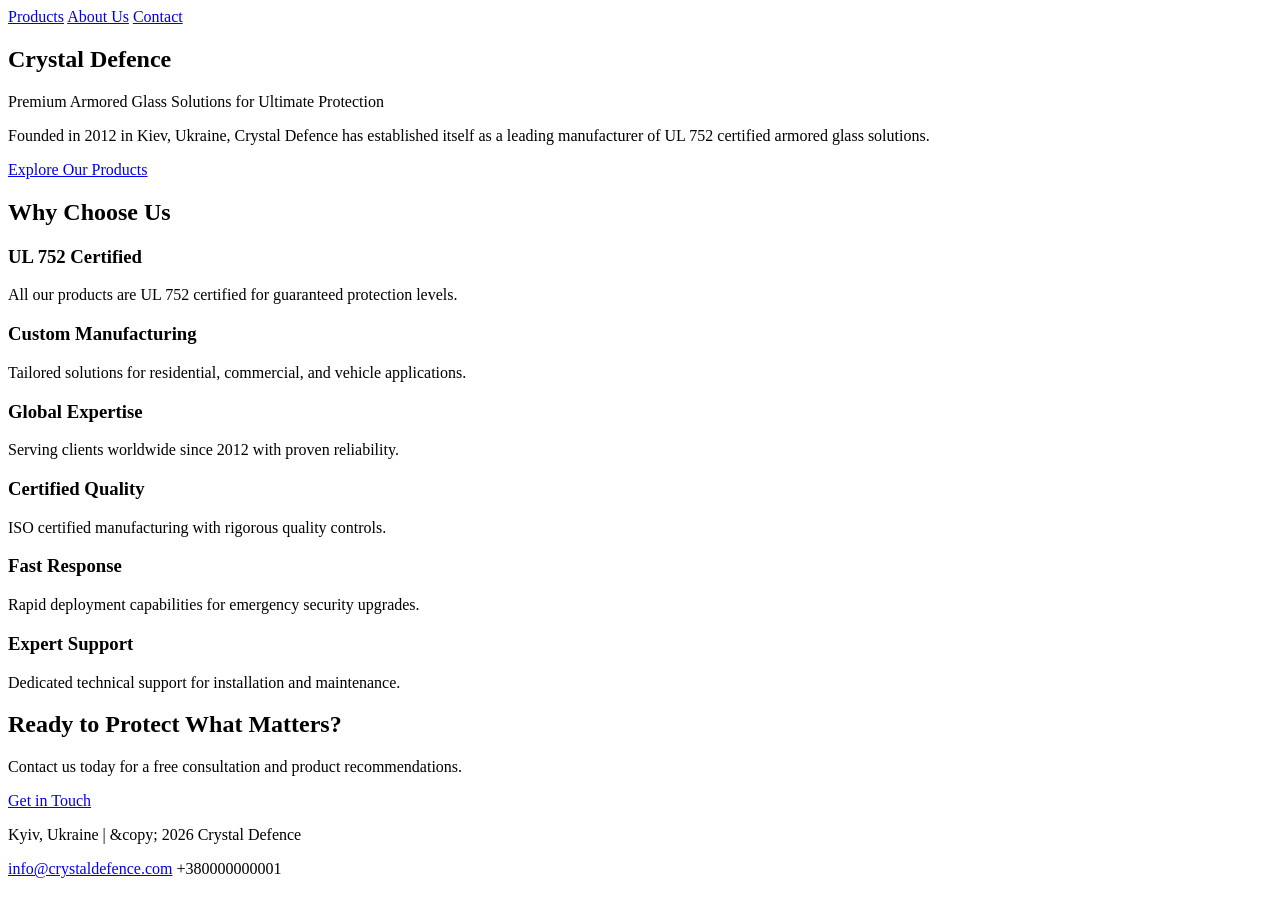
==== docs/index.html @ 5bd1d1a3 "Add files via upload" ====
<!DOCTYPE html>
<html lang="en">
<head>
    <meta charset="UTF-8">
    <meta name="viewport" content="width=device-width, initial-scale=1.0">
    <meta name="description" content="Crystal Defence - Premium Armored Glass Solutions for Ultimate Protection since 2012. UL 752 certified products for residential, commercial, and vehicle applications.">
    <meta name="keywords" content="armored glass, ballistic glass, UL 752, bulletproof glass, security glass, Kiev Ukraine">
    <title>Crystal Defence - Official Website | Premium Armored Glass Solutions</title>
    
    <!-- Preconnect to improve font loading -->
    <link rel="preconnect" href="https://fonts.googleapis.com">
    
    <!-- Stylesheets -->
    <link rel="stylesheet" href="/css/main.css">
    <link rel="stylesheet" href="/css/responsive.css">
    <link rel="stylesheet" href="/css/animations.css">
</head>

<body class="home-page">
    <!-- Header with Navigation -->
    <header class="header">
        <nav class="header__nav">
            <a href="#products" data-section="products" lang="en">Products</a>
            <a href="#about" data-section="about" lang="en">About Us</a>
            <a href="#contact" data-section="contact" lang="en">Contact</a>
        </nav>
    </header>

    <!-- Hero Section -->
    <section class="hero" id="home">
        <div class="hero__background video-container">
            <!-- Video fallback - uncomment if hero-video.mp4 exists in assets/ -->
            <!-- 
            <video autoplay muted loop playsinline>
                <source src="/img/page1/hero-video.mp4" type="video/mp4">
                <p>Your browser does not support HTML5 video.</p>
            </video> 
            -->
        </div>
        
        <div class="hero__content">
            <h1 data-i18n="hero_title">Crystal Defence</h1>
            <p class="hero__subtitle" data-i18n="hero_subtitle">
                Premium Armored Glass Solutions for Ultimate Protection
            </p>
            <p class="hero__description" data-i18n="hero_description">
                Founded in 2012 in Kiev, Ukraine, Crystal Defence has established 
                itself as a leading manufacturer of UL 752 certified armored glass solutions.
            </p>
            <a href="#products" class="btn rippleable" data-i18n="cta_button">Explore Our Products</a>
        </div>
    </section>

    <!-- Features/Advantages Section -->
    <section class="features" id="advantages">
        <h2 class="section-title" data-i18n="advantages_title">Why Choose Us</h2>
        
        <div class="grid">
            <!-- Feature 1 -->
            <article class="card feature-card" data-animate="reveal">
                <h3 data-i18n="advantage_1_title">UL 752 Certified</h3>
                <p data-i18n="advantage_1_desc">All our products are UL 752 certified for guaranteed protection levels.</p>
            </article>
            
            <!-- Feature 2 -->
            <article class="card feature-card" data-animate="reveal">
                <h3 data-i18n="advantage_2_title">Custom Manufacturing</h3>
                <p data-i18n="advantage_2_desc">Tailored solutions for residential, commercial, and vehicle applications.</p>
            </article>
            
            <!-- Feature 3 -->
            <article class="card feature-card" data-animate="reveal">
                <h3 data-i18n="advantage_3_title">Global Expertise</h3>
                <p data-i18n="advantage_3_desc">Serving clients worldwide since 2012 with proven reliability.</p>
            </article>
            
            <!-- Feature 4 -->
            <article class="card feature-card" data-animate="reveal">
                <h3 data-i18n="advantage_4_title">Certified Quality</h3>
                <p data-i18n="advantage_4_desc">ISO certified manufacturing with rigorous quality controls.</p>
            </article>
            
            <!-- Feature 5 -->
            <article class="card feature-card" data-animate="reveal">
                <h3 data-i18n="advantage_5_title">Fast Response</h3>
                <p data-i18n="advantage_5_desc">Rapid deployment capabilities for emergency security upgrades.</p>
            </article>
            
            <!-- Feature 6 -->
            <article class="card feature-card" data-animate="reveal">
                <h3 data-i18n="advantage_6_title">Expert Support</h3>
                <p data-i18n="advantage_6_desc">Dedicated technical support for installation and maintenance.</p>
            </article>
        </div>
    </section>

    <!-- Call to Action Section -->
    <section class="hero cta-section" id="contact">
        <div class="hero__content">
            <h2 data-i18n="cta_hero_title">Ready to Protect What Matters?</h2>
            <p data-i18n="cta_hero_subtitle">Contact us today for a free consultation and product recommendations.</p>
            <a href="mailto:info@crystaldefence.com" class="btn rippleable">Get in Touch</a>
        </div>
    </section>

    <!-- Footer -->
    <footer class="footer">
        <p data-i18n="footer_info">Kyiv, Ukraine | &copy; 2026 Crystal Defence</p>
        <a href="mailto:info@crystaldefence.com" lang="en">info@crystaldefence.com</a>
        <span>+380000000001</span>
    </footer>

    <!-- JavaScript Files -->
    <script src="/js/app.js"></script>
    <script src="/js/animations.js"></script>
    
    <!-- I18n Translations Script (Inline for simplicity) -->
    <script>
        // Simple translation object for demonstration
        const translations = {
            hero_title: "Crystal Defence",
            hero_subtitle: "Premium Armored Glass Solutions for Ultimate Protection",
            hero_description: "Founded in 2012 in Kiev, Ukraine, Crystal Defence has established itself as a leading manufacturer of UL 752 certified armored glass solutions.",
            cta_button: "Explore Our Products",
            advantages_title: "Why Choose Us",
            advantage_1_title: "UL 752 Certified",
            advantage_1_desc: "All our products are UL 752 certified for guaranteed protection levels.",
            advantage_2_title: "Custom Manufacturing",
            advantage_2_desc: "Tailored solutions for residential, commercial, and vehicle applications.",
            advantage_3_title: "Global Expertise",
            advantage_3_desc: "Serving clients worldwide since 2012 with proven reliability.",
            advantage_4_title: "Certified Quality",
            advantage_4_desc: "ISO certified manufacturing with rigorous quality controls.",
            advantage_5_title: "Fast Response",
            advantage_5_desc: "Rapid deployment capabilities for emergency security upgrades.",
            advantage_6_title: "Expert Support",
            advantage_6_desc: "Dedicated technical support for installation and maintenance.",
            cta_hero_title: "Ready to Protect What Matters?",
            cta_hero_subtitle: "Contact us today for a free consultation and product recommendations.",
            footer_info: "Kyiv, Ukraine | &copy; 2026 Crystal Defence"
        };

        // Apply translations if lang attribute is set
        const applyTranslations = () => {
            document.querySelectorAll('[data-i18n]').forEach(element => {
                const key = element.getAttribute('data-i18n');
                if (translations[key]) {
                    element.textContent = translations[key];
                }
            });
        };

        // Apply on load
        document.addEventListener('DOMContentLoaded', () => {
            applyTranslations();
            initSmoothScroll();
            initLazyLoading();
            initScrollAnimations();
            animateHeroEntrance();
            initCardAnimations();
            initParallax();
            handleVideoBackground();
            initRippleEffect();
        });
    </script>
</body>
</html>
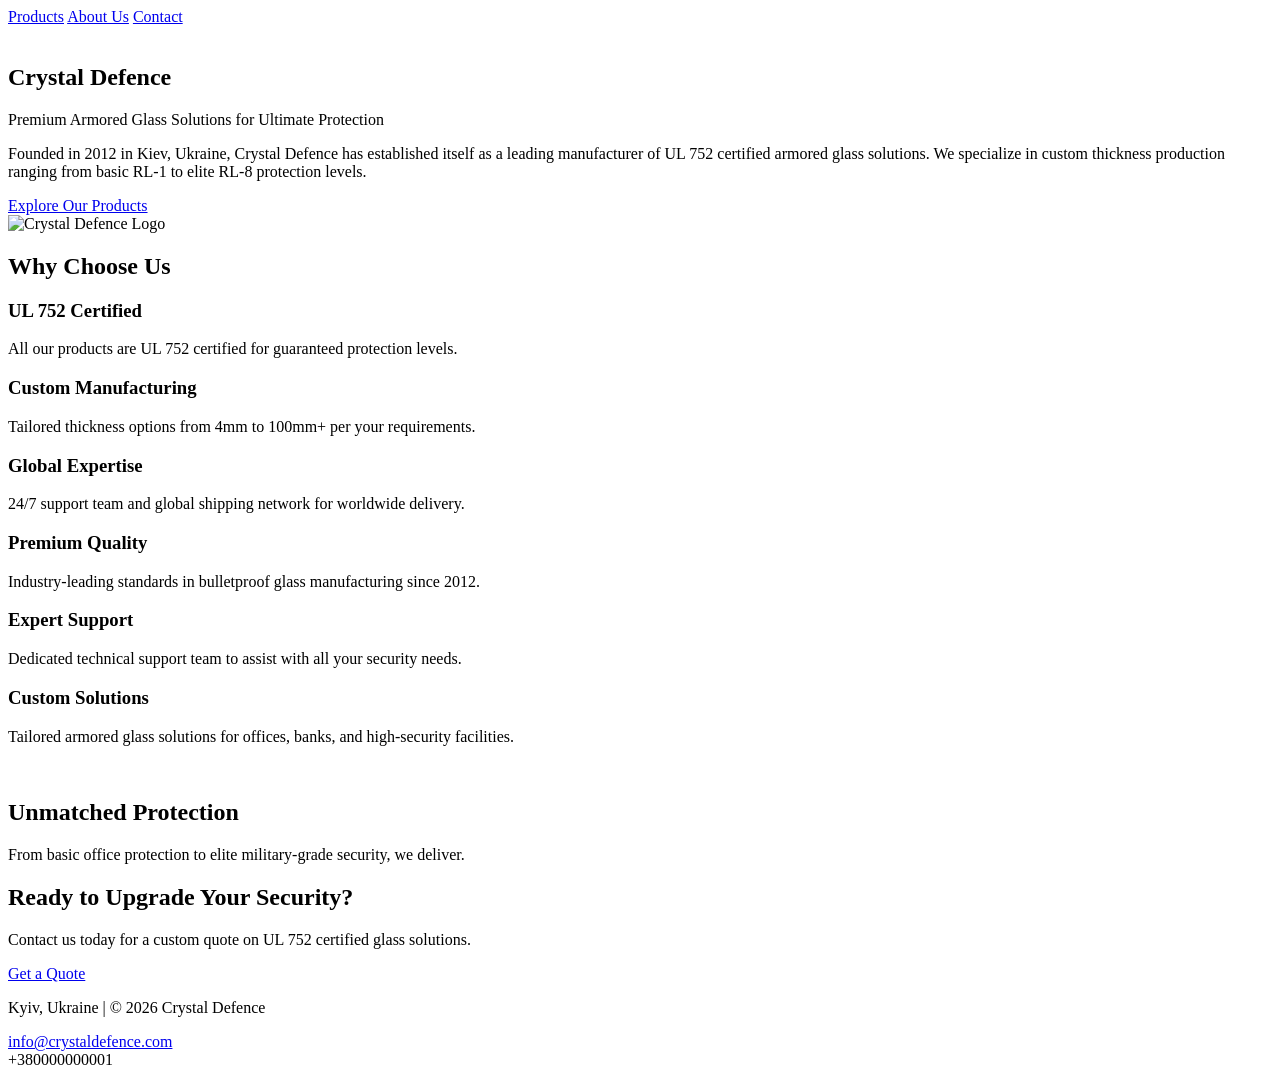
==== commit 7f3f15ce: "Add files via upload" ====
--- a/docs/index.html
+++ b/docs/index.html
@@ -1,167 +1,114 @@
-<!DOCTYPE html>
-<html lang="en">
-<head>
-    <meta charset="UTF-8">
-    <meta name="viewport" content="width=device-width, initial-scale=1.0">
-    <meta name="description" content="Crystal Defence - Premium Armored Glass Solutions for Ultimate Protection since 2012. UL 752 certified products for residential, commercial, and vehicle applications.">
-    <meta name="keywords" content="armored glass, ballistic glass, UL 752, bulletproof glass, security glass, Kiev Ukraine">
-    <title>Crystal Defence - Official Website | Premium Armored Glass Solutions</title>
-    
-    <!-- Preconnect to improve font loading -->
-    <link rel="preconnect" href="https://fonts.googleapis.com">
-    
-    <!-- Stylesheets -->
-    <link rel="stylesheet" href="/css/main.css">
-    <link rel="stylesheet" href="/css/responsive.css">
-    <link rel="stylesheet" href="/css/animations.css">
-</head>
-
-<body class="home-page">
-    <!-- Header with Navigation -->
-    <header class="header">
-        <nav class="header__nav">
-            <a href="#products" data-section="products" lang="en">Products</a>
-            <a href="#about" data-section="about" lang="en">About Us</a>
-            <a href="#contact" data-section="contact" lang="en">Contact</a>
-        </nav>
-    </header>
-
-    <!-- Hero Section -->
-    <section class="hero" id="home">
-        <div class="hero__background video-container">
-            <!-- Video fallback - uncomment if hero-video.mp4 exists in assets/ -->
-            <!-- 
-            <video autoplay muted loop playsinline>
-                <source src="/img/page1/hero-video.mp4" type="video/mp4">
-                <p>Your browser does not support HTML5 video.</p>
-            </video> 
-            -->
-        </div>
-        
-        <div class="hero__content">
-            <h1 data-i18n="hero_title">Crystal Defence</h1>
-            <p class="hero__subtitle" data-i18n="hero_subtitle">
-                Premium Armored Glass Solutions for Ultimate Protection
-            </p>
-            <p class="hero__description" data-i18n="hero_description">
-                Founded in 2012 in Kiev, Ukraine, Crystal Defence has established 
-                itself as a leading manufacturer of UL 752 certified armored glass solutions.
-            </p>
-            <a href="#products" class="btn rippleable" data-i18n="cta_button">Explore Our Products</a>
-        </div>
-    </section>
-
-    <!-- Features/Advantages Section -->
-    <section class="features" id="advantages">
-        <h2 class="section-title" data-i18n="advantages_title">Why Choose Us</h2>
-        
-        <div class="grid">
-            <!-- Feature 1 -->
-            <article class="card feature-card" data-animate="reveal">
-                <h3 data-i18n="advantage_1_title">UL 752 Certified</h3>
-                <p data-i18n="advantage_1_desc">All our products are UL 752 certified for guaranteed protection levels.</p>
-            </article>
-            
-            <!-- Feature 2 -->
-            <article class="card feature-card" data-animate="reveal">
-                <h3 data-i18n="advantage_2_title">Custom Manufacturing</h3>
-                <p data-i18n="advantage_2_desc">Tailored solutions for residential, commercial, and vehicle applications.</p>
-            </article>
-            
-            <!-- Feature 3 -->
-            <article class="card feature-card" data-animate="reveal">
-                <h3 data-i18n="advantage_3_title">Global Expertise</h3>
-                <p data-i18n="advantage_3_desc">Serving clients worldwide since 2012 with proven reliability.</p>
-            </article>
-            
-            <!-- Feature 4 -->
-            <article class="card feature-card" data-animate="reveal">
-                <h3 data-i18n="advantage_4_title">Certified Quality</h3>
-                <p data-i18n="advantage_4_desc">ISO certified manufacturing with rigorous quality controls.</p>
-            </article>
-            
-            <!-- Feature 5 -->
-            <article class="card feature-card" data-animate="reveal">
-                <h3 data-i18n="advantage_5_title">Fast Response</h3>
-                <p data-i18n="advantage_5_desc">Rapid deployment capabilities for emergency security upgrades.</p>
-            </article>
-            
-            <!-- Feature 6 -->
-            <article class="card feature-card" data-animate="reveal">
-                <h3 data-i18n="advantage_6_title">Expert Support</h3>
-                <p data-i18n="advantage_6_desc">Dedicated technical support for installation and maintenance.</p>
-            </article>
-        </div>
-    </section>
-
-    <!-- Call to Action Section -->
-    <section class="hero cta-section" id="contact">
-        <div class="hero__content">
-            <h2 data-i18n="cta_hero_title">Ready to Protect What Matters?</h2>
-            <p data-i18n="cta_hero_subtitle">Contact us today for a free consultation and product recommendations.</p>
-            <a href="mailto:info@crystaldefence.com" class="btn rippleable">Get in Touch</a>
-        </div>
-    </section>
-
-    <!-- Footer -->
-    <footer class="footer">
-        <p data-i18n="footer_info">Kyiv, Ukraine | &copy; 2026 Crystal Defence</p>
-        <a href="mailto:info@crystaldefence.com" lang="en">info@crystaldefence.com</a>
-        <span>+380000000001</span>
-    </footer>
-
-    <!-- JavaScript Files -->
-    <script src="/js/app.js"></script>
-    <script src="/js/animations.js"></script>
-    
-    <!-- I18n Translations Script (Inline for simplicity) -->
-    <script>
-        // Simple translation object for demonstration
-        const translations = {
-            hero_title: "Crystal Defence",
-            hero_subtitle: "Premium Armored Glass Solutions for Ultimate Protection",
-            hero_description: "Founded in 2012 in Kiev, Ukraine, Crystal Defence has established itself as a leading manufacturer of UL 752 certified armored glass solutions.",
-            cta_button: "Explore Our Products",
-            advantages_title: "Why Choose Us",
-            advantage_1_title: "UL 752 Certified",
-            advantage_1_desc: "All our products are UL 752 certified for guaranteed protection levels.",
-            advantage_2_title: "Custom Manufacturing",
-            advantage_2_desc: "Tailored solutions for residential, commercial, and vehicle applications.",
-            advantage_3_title: "Global Expertise",
-            advantage_3_desc: "Serving clients worldwide since 2012 with proven reliability.",
-            advantage_4_title: "Certified Quality",
-            advantage_4_desc: "ISO certified manufacturing with rigorous quality controls.",
-            advantage_5_title: "Fast Response",
-            advantage_5_desc: "Rapid deployment capabilities for emergency security upgrades.",
-            advantage_6_title: "Expert Support",
-            advantage_6_desc: "Dedicated technical support for installation and maintenance.",
-            cta_hero_title: "Ready to Protect What Matters?",
-            cta_hero_subtitle: "Contact us today for a free consultation and product recommendations.",
-            footer_info: "Kyiv, Ukraine | &copy; 2026 Crystal Defence"
-        };
-
-        // Apply translations if lang attribute is set
-        const applyTranslations = () => {
-            document.querySelectorAll('[data-i18n]').forEach(element => {
-                const key = element.getAttribute('data-i18n');
-                if (translations[key]) {
-                    element.textContent = translations[key];
-                }
-            });
-        };
-
-        // Apply on load
-        document.addEventListener('DOMContentLoaded', () => {
-            applyTranslations();
-            initSmoothScroll();
-            initLazyLoading();
-            initScrollAnimations();
-            animateHeroEntrance();
-            initCardAnimations();
-            initParallax();
-            handleVideoBackground();
-            initRippleEffect();
-        });
-    </script>
-</body>
-</html>
+<!DOCTYPE html>
+<html lang="en">
+<head>
+    <meta charset="UTF-8">
+    <meta name="viewport" content="width=device-width, initial-scale=1.0">
+    <meta name="description" content="Crystal Defence - Premium Armored Glass Solutions for Ultimate Protection since 2012">
+    <title>Crystal Defence - Home</title>
+    
+    <!-- Подключение стилей -->
+    <link rel="stylesheet" href="/css/main.css">
+    <link rel="stylesheet" href="/css/responsive.css">
+</head>
+
+<body class="home-page">
+    <!-- Header Navigation -->
+    <header class="header">
+        <nav class="header__nav">
+            <a href="#products" data-section="products">Products</a>
+            <a href="#about" data-section="about">About Us</a>
+            <a href="#contact" data-section="contact">Contact</a>
+        </nav>
+    </header>
+
+    <!-- Hero Section -->
+    <section class="hero">
+        <div class="hero__background">
+            <!-- Background image from page1 -->
+            <img src="/img/page1/background1.png" alt="" class="hero-bg" style="opacity: 0.6;">
+        </div>
+        <div class="hero__content">
+            <h1 data-i18n="hero_title">Crystal Defence</h1>
+            <p class="hero__subtitle" data-i18n="hero_subtitle">
+                Premium Armored Glass Solutions for Ultimate Protection
+            </p>
+            <p class="hero__description" data-i18n="hero_description">
+                Founded in 2012 in Kiev, Ukraine, Crystal Defence has established itself as a leading manufacturer of UL 752 certified armored glass solutions. We specialize in custom thickness production ranging from basic RL-1 to elite RL-8 protection levels.
+            </p>
+            <a href="#products" class="btn" data-i18n="cta_button">Explore Our Products</a>
+        </div>
+    </section>
+
+    <!-- Logo Section -->
+    <section class="logo-section">
+        <img src="/img/page1/logo.png" alt="Crystal Defence Logo" style="max-width: 200px;">
+    </section>
+
+    <!-- Advantages/Features -->
+    <section class="features">
+        <h2 class="section-title" data-i18n="advantages_title">Why Choose Us</h2>
+        <div class="grid">
+            <article class="card feature-card">
+                <h3 data-i18n="advantage_1_title">UL 752 Certified</h3>
+                <p data-i18n="advantage_1_desc">All our products are UL 752 certified for guaranteed protection levels.</p>
+            </article>
+
+            <article class="card feature-card">
+                <h3 data-i18n="advantage_2_title">Custom Manufacturing</h3>
+                <p data-i18n="advantage_2_desc">Tailored thickness options from 4mm to 100mm+ per your requirements.</p>
+            </article>
+
+            <article class="card feature-card">
+                <h3 data-i18n="advantage_3_title">Global Expertise</h3>
+                <p data-i18n="advantage_3_desc">24/7 support team and global shipping network for worldwide delivery.</p>
+            </article>
+
+            <article class="card feature-card">
+                <h3 data-i18n="advantage_4_title">Premium Quality</h3>
+                <p data-i18n="advantage_4_desc">Industry-leading standards in bulletproof glass manufacturing since 2012.</p>
+            </article>
+
+            <article class="card feature-card">
+                <h3 data-i18n="advantage_5_title">Expert Support</h3>
+                <p data-i18n="advantage_5_desc">Dedicated technical support team to assist with all your security needs.</p>
+            </article>
+
+            <article class="card feature-card">
+                <h3 data-i18n="advantage_6_title">Custom Solutions</h3>
+                <p data-i18n="advantage_6_desc">Tailored armored glass solutions for offices, banks, and high-security facilities.</p>
+            </article>
+        </div>
+    </section>
+
+    <!-- Impact Background -->
+    <section class="impact-section">
+        <img src="/img/page1/hero_impact.png" alt="" style="opacity: 0.3;">
+        <div class="impact-content">
+            <h2 data-i18n="impact_title">Unmatched Protection</h2>
+            <p data-i18n="impact_desc">From basic office protection to elite military-grade security, we deliver.</p>
+        </div>
+    </section>
+
+    <!-- CTA Section -->
+    <section class="cta-section">
+        <h2 data-i18n="cta_section_title">Ready to Upgrade Your Security?</h2>
+        <p data-i18n="cta_section_desc">Contact us today for a custom quote on UL 752 certified glass solutions.</p>
+        <a href="#contact" class="btn" data-i18n="contact_cta">Get a Quote</a>
+    </section>
+
+    <!-- Footer -->
+    <footer class="footer">
+        <div class="footer__content">
+            <p data-i18n="footer_info">Kyiv, Ukraine | &copy; 2026 Crystal Defence</p>
+            <span class="contact-info" style="margin-top: 10px;">
+                <a href="mailto:info@crystaldefence.com">info@crystaldefence.com</a><br>
+                +380000000001
+            </span>
+        </div>
+    </footer>
+
+    <!-- Подключение скриптов -->
+    <script src="/js/app.js"></script>
+    <script src="/js/animations.js"></script>
+</body>
+</html>
